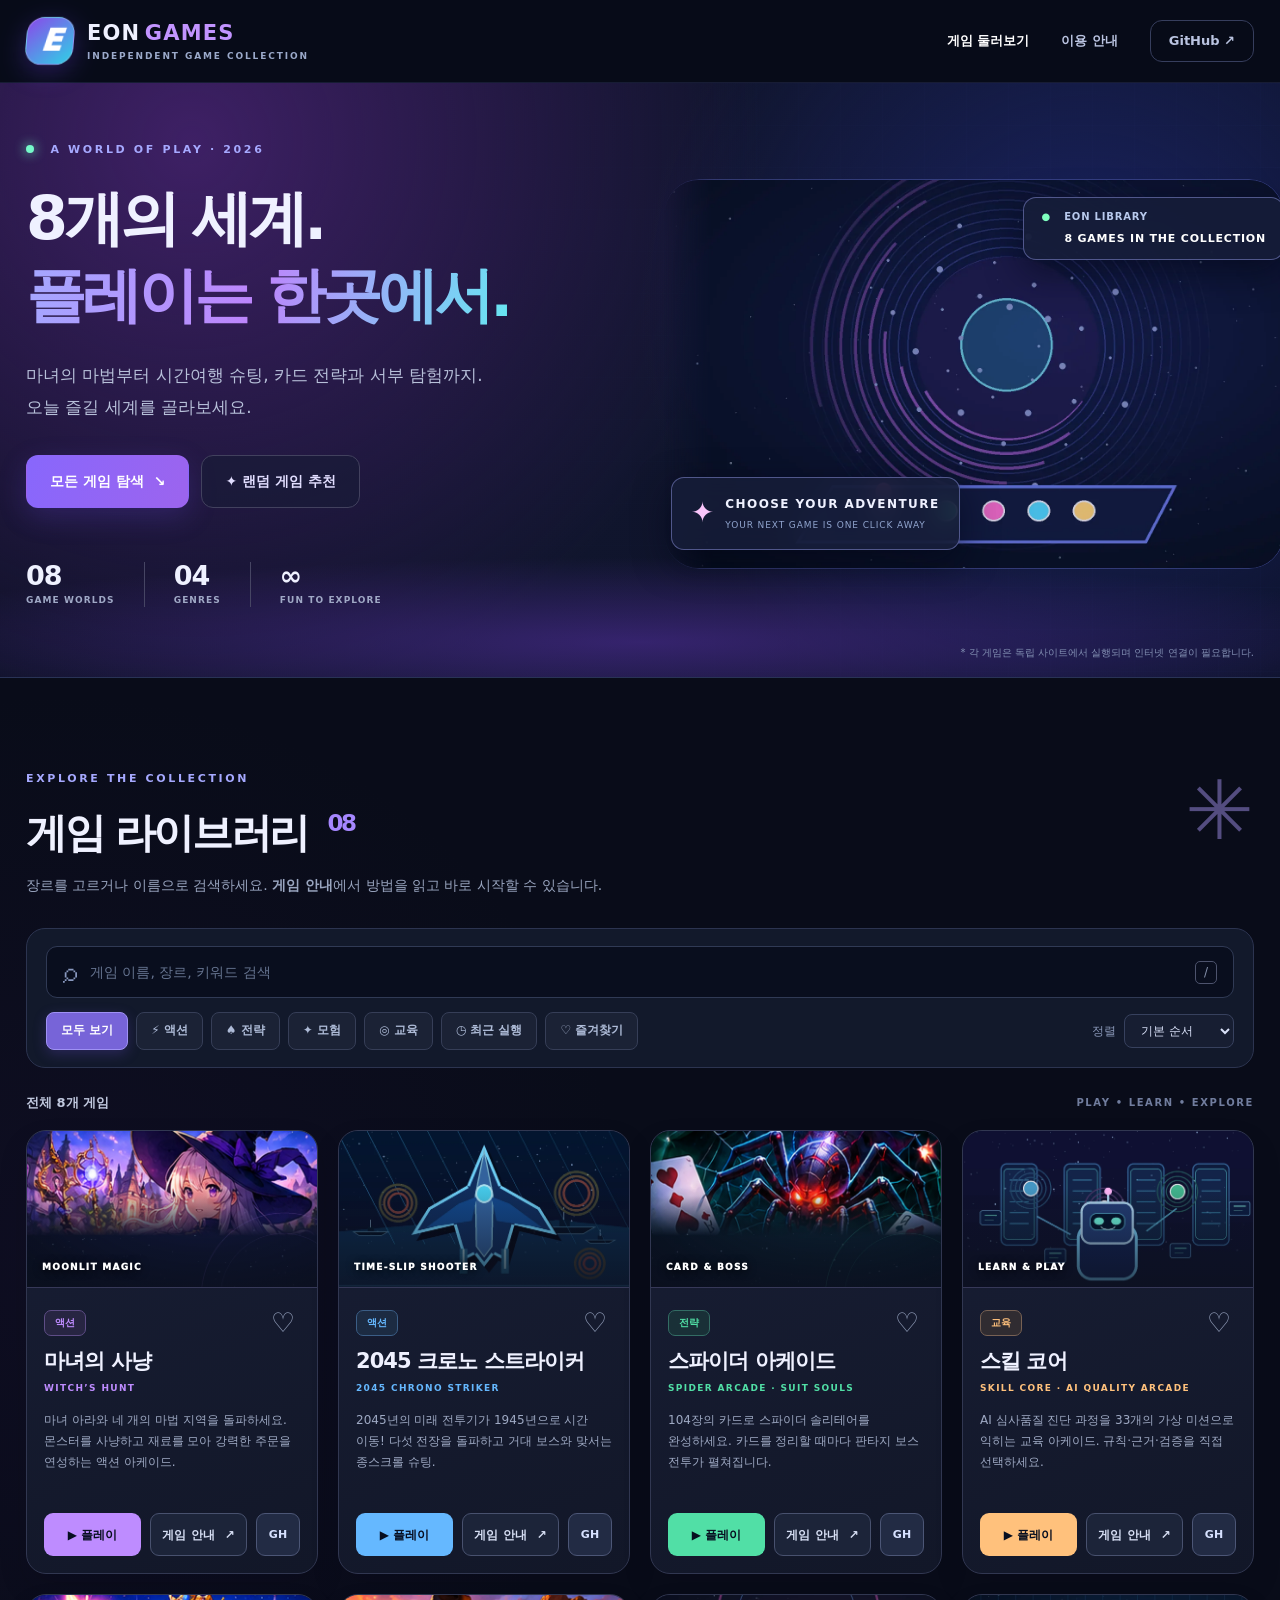
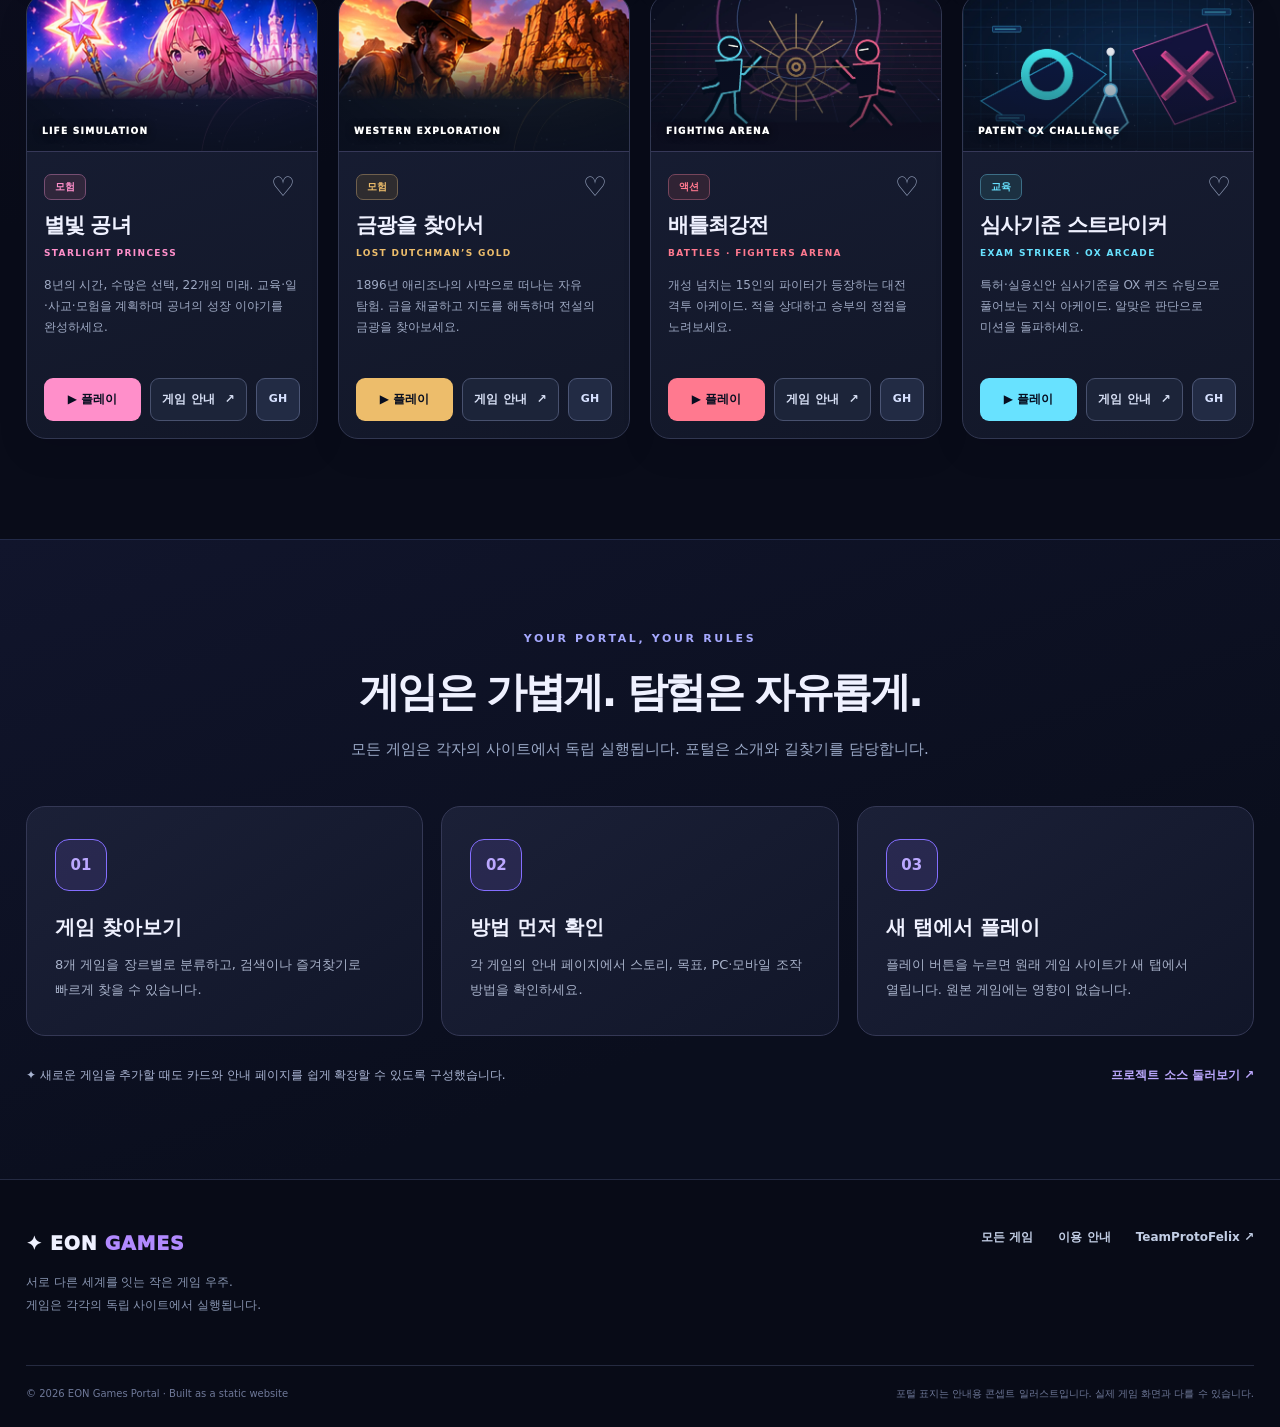
==== index.html @ f80a37bf "Add files via upload" ====
<!doctype html><html lang="ko"><head><meta charset="utf-8"><meta name="viewport" content="width=device-width,initial-scale=1"><meta name="theme-color" content="#080d1c"><meta name="description" content="EON Games — 마녀의 사냥, 2045 슈팅, 스파이더 아케이드, 스킬 코어, 별빛 공녀, 금광을 찾아서, 배틀최강전, 심사기준 스트라이커를 한곳에서 만나세요."><title>EON GAMES — 8개의 세계, 하나의 포털</title><link rel="manifest" href="manifest.webmanifest"><link rel="icon" type="image/svg+xml" href="favicon.svg"><link rel="stylesheet" href="styles.css"><meta property="og:title" content="EON Games · 게임 포털"><meta property="og:description" content="서로 다른 게임 세계. 원하는 게임을 찾아 바로 플레이하세요."><meta property="og:type" content="website"></head><body><a class="skip-link" href="#games">게임 목록으로 건너뛰기</a><header class="site-header"><div class="container header-row"><a class="brand" href="./index.html" aria-label="EON Games 홈"><span class="brand-mark" aria-hidden="true">E</span><span class="brand-copy"><b>EON<span>GAMES</span></b><small>INDEPENDENT GAME COLLECTION</small></span></a><nav class="site-nav" aria-label="주요 메뉴"><a class="nav-link active" href="#games">게임 둘러보기</a><a class="nav-link" href="#how">이용 안내</a><a class="nav-link nav-outline" href="https://github.com/teamprotofelix" target="_blank" rel="noopener noreferrer">GitHub <span aria-hidden="true">↗</span></a></nav><div class="mobile-nav-list"><a class="mobile-nav-link" href="#games">게임 목록</a><a class="mobile-nav-link" href="#how">이용 안내</a></div></div></header>
<main><section class="hero"><div class="hero-grid-lines" aria-hidden="true"></div><div class="container hero-inner"><div class="hero-copy"><p class="eyebrow"><span class="pulse-dot"></span> A WORLD OF PLAY · 2026</p><h1>8개의 세계.<br><em>플레이는 한곳에서.</em></h1><p class="hero-desc">마녀의 마법부터 시간여행 슈팅, 카드 전략과 서부 탐험까지. 오늘 즐길 세계를 골라보세요.</p><div class="hero-ctas"><a class="btn btn-primary btn-large" href="#games">모든 게임 탐색 <span aria-hidden="true">↘</span></a><button class="btn btn-ghost btn-large" id="randomBtn" type="button">✦ 랜덤 게임 추천</button></div><div class="hero-stats"><div><strong>08</strong><span>GAME WORLDS</span></div><div><strong>04</strong><span>GENRES</span></div><div><strong>∞</strong><span>FUN TO EXPLORE</span></div></div></div><div class="hero-visual"><img src="assets/portal-hero.webp" alt="밤하늘의 네온빛 게임 세계 포털과 아케이드 조작판" width="1500" height="900" fetchpriority="high"><div class="hero-floating hero-floating-top"><span>●</span> EON LIBRARY <b>8 GAMES IN THE COLLECTION</b></div><div class="hero-floating hero-floating-bottom"><span>✦</span><div><b>CHOOSE YOUR ADVENTURE</b><small>YOUR NEXT GAME IS ONE CLICK AWAY</small></div></div></div></div><div class="container hero-note">* 각 게임은 독립 사이트에서 실행되며 인터넷 연결이 필요합니다.</div></section>
<section class="world-section" id="games"><div class="container"><div class="section-heading"><div><p class="eyebrow">EXPLORE THE COLLECTION</p><h2>게임 라이브러리 <span>08</span></h2><p>장르를 고르거나 이름으로 검색하세요. <b>게임 안내</b>에서 방법을 읽고 바로 시작할 수 있습니다.</p></div><span class="section-spark" aria-hidden="true">✳</span></div>
<div class="toolbar" role="search"><label class="search-box"><span aria-hidden="true">⌕</span><span class="sr-only">게임 검색</span><input type="search" id="searchInput" placeholder="게임 이름, 장르, 키워드 검색" autocomplete="off" spellcheck="false"><kbd>/</kbd></label><div class="toolbar-bottom"><div class="filters" id="filters" role="group" aria-label="장르 필터"><button class="filter active" type="button" data-filter="전체" aria-pressed="true">모두 보기</button><button class="filter" type="button" data-filter="액션" aria-pressed="false">⚡ 액션</button><button class="filter" type="button" data-filter="전략" aria-pressed="false">♠ 전략</button><button class="filter" type="button" data-filter="모험" aria-pressed="false">✦ 모험</button><button class="filter" type="button" data-filter="교육" aria-pressed="false">◎ 교육</button><button class="filter" type="button" data-filter="최근 실행" aria-pressed="false">◷ 최근 실행</button><button class="filter" type="button" data-filter="즐겨찾기" aria-pressed="false">♡ 즐겨찾기</button></div><label class="sort-box">정렬 <select id="sortSelect"><option value="default">기본 순서</option><option value="name">이름순</option><option value="recent">최근 실행순</option></select></label></div></div>
<div class="results-line"><p id="resultsText" role="status" aria-live="polite">전체 8개 게임</p><span>PLAY • LEARN • EXPLORE</span></div><div class="cards-grid" id="gameGrid"><article class="game-card" data-game="witch" data-genre="액션 모험" data-name="마녀의 사냥 WITCH’S HUNT 마녀 아라와 네 개의 마법 지역을 돌파하세요. 몬스터를 사냥하고 재료를 모아 강력한 주문을 연성하는 액션 아케이드." style="--accent:var(--violet)">
   <a class="card-cover" href="games/witch.html" aria-label="마녀의 사냥 게임 안내 보기"><img src="assets/covers/witch.webp" width="1200" height="675" decoding="async" alt="마녀의 사냥 테마 콘셉트 일러스트"><span class="cover-label">MOONLIT MAGIC</span></a>
   <div class="card-content"><div class="card-top"><span class="genre-chip">액션</span><button class="favorite-btn" type="button" data-favorite="witch" aria-label="마녀의 사냥 즐겨찾기에 추가" aria-pressed="false" title="즐겨찾기">♡</button></div><h3>마녀의 사냥</h3><p class="game-en">WITCH’S HUNT</p><p class="card-desc">마녀 아라와 네 개의 마법 지역을 돌파하세요. 몬스터를 사냥하고 재료를 모아 강력한 주문을 연성하는 액션 아케이드.</p>
   <div class="card-actions"><a class="btn btn-play" href="https://game-witch.moip.ai.kr/" target="_blank" rel="noopener noreferrer" aria-label="마녀의 사냥 새 탭에서 플레이">▶ 플레이</a><a class="btn btn-guide" href="games/witch.html">게임 안내 <span aria-hidden="true">↗</span></a><a class="btn btn-repo" href="https://github.com/teamprotofelix/Game_Witch_Ara" target="_blank" rel="noopener noreferrer" aria-label="마녀의 사냥 GitHub 소스 보기" title="GitHub 소스 보기">GH</a></div></div></article><article class="game-card" data-game="chrono" data-genre="액션" data-name="2045 크로노 스트라이커 2045 CHRONO STRIKER 2045년의 미래 전투기가 1945년으로 시간 이동! 다섯 전장을 돌파하고 거대 보스와 맞서는 종스크롤 슈팅." style="--accent:var(--blue)">
   <a class="card-cover" href="games/chrono.html" aria-label="2045 크로노 스트라이커 게임 안내 보기"><img src="assets/covers/chrono.webp" width="1200" height="675" decoding="async" alt="2045 크로노 스트라이커 테마 콘셉트 일러스트"><span class="cover-label">TIME-SLIP SHOOTER</span></a>
   <div class="card-content"><div class="card-top"><span class="genre-chip">액션</span><button class="favorite-btn" type="button" data-favorite="chrono" aria-label="2045 크로노 스트라이커 즐겨찾기에 추가" aria-pressed="false" title="즐겨찾기">♡</button></div><h3>2045 크로노 스트라이커</h3><p class="game-en">2045 CHRONO STRIKER</p><p class="card-desc">2045년의 미래 전투기가 1945년으로 시간 이동! 다섯 전장을 돌파하고 거대 보스와 맞서는 종스크롤 슈팅.</p>
   <div class="card-actions"><a class="btn btn-play" href="https://game-2045.moip.ai.kr/" target="_blank" rel="noopener noreferrer" aria-label="2045 크로노 스트라이커 새 탭에서 플레이">▶ 플레이</a><a class="btn btn-guide" href="games/chrono.html">게임 안내 <span aria-hidden="true">↗</span></a><a class="btn btn-repo" href="https://github.com/teamprotofelix/Game_2045_Shooting" target="_blank" rel="noopener noreferrer" aria-label="2045 크로노 스트라이커 GitHub 소스 보기" title="GitHub 소스 보기">GH</a></div></div></article><article class="game-card" data-game="spider" data-genre="전략" data-name="스파이더 아케이드 SPIDER ARCADE · SUIT SOULS 104장의 카드로 스파이더 솔리테어를 완성하세요. 카드를 정리할 때마다 판타지 보스 전투가 펼쳐집니다." style="--accent:var(--green)">
   <a class="card-cover" href="games/spider.html" aria-label="스파이더 아케이드 게임 안내 보기"><img src="assets/covers/spider.webp" width="1200" height="675" decoding="async" alt="스파이더 아케이드 테마 콘셉트 일러스트"><span class="cover-label">CARD &amp; BOSS</span></a>
   <div class="card-content"><div class="card-top"><span class="genre-chip">전략</span><button class="favorite-btn" type="button" data-favorite="spider" aria-label="스파이더 아케이드 즐겨찾기에 추가" aria-pressed="false" title="즐겨찾기">♡</button></div><h3>스파이더 아케이드</h3><p class="game-en">SPIDER ARCADE · SUIT SOULS</p><p class="card-desc">104장의 카드로 스파이더 솔리테어를 완성하세요. 카드를 정리할 때마다 판타지 보스 전투가 펼쳐집니다.</p>
   <div class="card-actions"><a class="btn btn-play" href="https://game-spider.moip.ai.kr/" target="_blank" rel="noopener noreferrer" aria-label="스파이더 아케이드 새 탭에서 플레이">▶ 플레이</a><a class="btn btn-guide" href="games/spider.html">게임 안내 <span aria-hidden="true">↗</span></a><a class="btn btn-repo" href="https://github.com/teamprotofelix/Game_Spider_Card" target="_blank" rel="noopener noreferrer" aria-label="스파이더 아케이드 GitHub 소스 보기" title="GitHub 소스 보기">GH</a></div></div></article><article class="game-card" data-game="skill" data-genre="교육" data-name="스킬 코어 SKILL CORE · AI QUALITY ARCADE AI 심사품질 진단 과정을 33개의 가상 미션으로 익히는 교육 아케이드. 규칙·근거·검증을 직접 선택하세요." style="--accent:var(--amber)">
   <a class="card-cover" href="games/skill.html" aria-label="스킬 코어 게임 안내 보기"><img src="assets/covers/skill.webp" width="1200" height="675" decoding="async" alt="스킬 코어 테마 콘셉트 일러스트"><span class="cover-label">LEARN &amp; PLAY</span></a>
   <div class="card-content"><div class="card-top"><span class="genre-chip">교육</span><button class="favorite-btn" type="button" data-favorite="skill" aria-label="스킬 코어 즐겨찾기에 추가" aria-pressed="false" title="즐겨찾기">♡</button></div><h3>스킬 코어</h3><p class="game-en">SKILL CORE · AI QUALITY ARCADE</p><p class="card-desc">AI 심사품질 진단 과정을 33개의 가상 미션으로 익히는 교육 아케이드. 규칙·근거·검증을 직접 선택하세요.</p>
   <div class="card-actions"><a class="btn btn-play" href="https://game-skills.moip.ai.kr/" target="_blank" rel="noopener noreferrer" aria-label="스킬 코어 새 탭에서 플레이">▶ 플레이</a><a class="btn btn-guide" href="games/skill.html">게임 안내 <span aria-hidden="true">↗</span></a><a class="btn btn-repo" href="https://github.com/teamprotofelix/Game_EQ_Skill" target="_blank" rel="noopener noreferrer" aria-label="스킬 코어 GitHub 소스 보기" title="GitHub 소스 보기">GH</a></div></div></article><article class="game-card" data-game="starlight" data-genre="모험 전략" data-name="별빛 공녀 STARLIGHT PRINCESS 8년의 시간, 수많은 선택, 22개의 미래. 교육·일·사교·모험을 계획하며 공녀의 성장 이야기를 완성하세요." style="--accent:var(--pink)">
   <a class="card-cover" href="games/starlight.html" aria-label="별빛 공녀 게임 안내 보기"><img src="assets/covers/starlight.webp" width="1200" height="675" decoding="async" alt="별빛 공녀 테마 콘셉트 일러스트"><span class="cover-label">LIFE SIMULATION</span></a>
   <div class="card-content"><div class="card-top"><span class="genre-chip">모험</span><button class="favorite-btn" type="button" data-favorite="starlight" aria-label="별빛 공녀 즐겨찾기에 추가" aria-pressed="false" title="즐겨찾기">♡</button></div><h3>별빛 공녀</h3><p class="game-en">STARLIGHT PRINCESS</p><p class="card-desc">8년의 시간, 수많은 선택, 22개의 미래. 교육·일·사교·모험을 계획하며 공녀의 성장 이야기를 완성하세요.</p>
   <div class="card-actions"><a class="btn btn-play" href="https://game-starlight.moip.ai.kr/" target="_blank" rel="noopener noreferrer" aria-label="별빛 공녀 새 탭에서 플레이">▶ 플레이</a><a class="btn btn-guide" href="games/starlight.html">게임 안내 <span aria-hidden="true">↗</span></a><a class="btn btn-repo" href="https://github.com/teamprotofelix/Starlight_Princess_Games" target="_blank" rel="noopener noreferrer" aria-label="별빛 공녀 GitHub 소스 보기" title="GitHub 소스 보기">GH</a></div></div></article><article class="game-card" data-game="dutchman" data-genre="모험" data-name="금광을 찾아서 LOST DUTCHMAN’S GOLD 1896년 애리조나의 사막으로 떠나는 자유 탐험. 금을 채굴하고 지도를 해독하며 전설의 금광을 찾아보세요." style="--accent:var(--gold)">
   <a class="card-cover" href="games/dutchman.html" aria-label="금광을 찾아서 게임 안내 보기"><img src="assets/covers/dutchman.webp" width="1200" height="675" decoding="async" alt="금광을 찾아서 테마 콘셉트 일러스트"><span class="cover-label">WESTERN EXPLORATION</span></a>
   <div class="card-content"><div class="card-top"><span class="genre-chip">모험</span><button class="favorite-btn" type="button" data-favorite="dutchman" aria-label="금광을 찾아서 즐겨찾기에 추가" aria-pressed="false" title="즐겨찾기">♡</button></div><h3>금광을 찾아서</h3><p class="game-en">LOST DUTCHMAN’S GOLD</p><p class="card-desc">1896년 애리조나의 사막으로 떠나는 자유 탐험. 금을 채굴하고 지도를 해독하며 전설의 금광을 찾아보세요.</p>
   <div class="card-actions"><a class="btn btn-play" href="https://game-lostdutchman.moip.ai.kr/" target="_blank" rel="noopener noreferrer" aria-label="금광을 찾아서 새 탭에서 플레이">▶ 플레이</a><a class="btn btn-guide" href="games/dutchman.html">게임 안내 <span aria-hidden="true">↗</span></a><a class="btn btn-repo" href="https://github.com/teamprotofelix/Game_LostDutchman" target="_blank" rel="noopener noreferrer" aria-label="금광을 찾아서 GitHub 소스 보기" title="GitHub 소스 보기">GH</a></div></div></article><article class="game-card" data-game="battles" data-genre="액션" data-name="배틀최강전 BATTLES · FIGHTERS ARENA 개성 넘치는 15인의 파이터가 등장하는 대전 격투 아케이드. 적을 상대하고 승부의 정점을 노려보세요." style="--accent:var(--coral)">
   <a class="card-cover" href="games/battles.html" aria-label="배틀최강전 게임 안내 보기"><img src="assets/covers/battles.webp" width="1200" height="675" decoding="async" alt="배틀최강전 테마 콘셉트 일러스트"><span class="cover-label">FIGHTING ARENA</span></a>
   <div class="card-content"><div class="card-top"><span class="genre-chip">액션</span><button class="favorite-btn" type="button" data-favorite="battles" aria-label="배틀최강전 즐겨찾기에 추가" aria-pressed="false" title="즐겨찾기">♡</button></div><h3>배틀최강전</h3><p class="game-en">BATTLES · FIGHTERS ARENA</p><p class="card-desc">개성 넘치는 15인의 파이터가 등장하는 대전 격투 아케이드. 적을 상대하고 승부의 정점을 노려보세요.</p>
   <div class="card-actions"><a class="btn btn-play" href="https://enter.moip.ai.kr/battles/index.html" target="_blank" rel="noopener noreferrer" aria-label="배틀최강전 새 탭에서 플레이">▶ 플레이</a><a class="btn btn-guide" href="games/battles.html">게임 안내 <span aria-hidden="true">↗</span></a><a class="btn btn-repo" href="https://github.com/teamprotofelix/enter" target="_blank" rel="noopener noreferrer" aria-label="배틀최강전 GitHub 소스 보기" title="GitHub 소스 보기">GH</a></div></div></article><article class="game-card" data-game="striker" data-genre="교육 액션" data-name="심사기준 스트라이커 EXAM STRIKER · OX ARCADE 특허·실용신안 심사기준을 OX 퀴즈 슈팅으로 풀어보는 지식 아케이드. 알맞은 판단으로 미션을 돌파하세요." style="--accent:var(--cyan)">
   <a class="card-cover" href="games/striker.html" aria-label="심사기준 스트라이커 게임 안내 보기"><img src="assets/covers/striker.webp" width="1200" height="675" decoding="async" alt="심사기준 스트라이커 테마 콘셉트 일러스트"><span class="cover-label">PATENT OX CHALLENGE</span></a>
   <div class="card-content"><div class="card-top"><span class="genre-chip">교육</span><button class="favorite-btn" type="button" data-favorite="striker" aria-label="심사기준 스트라이커 즐겨찾기에 추가" aria-pressed="false" title="즐겨찾기">♡</button></div><h3>심사기준 스트라이커</h3><p class="game-en">EXAM STRIKER · OX ARCADE</p><p class="card-desc">특허·실용신안 심사기준을 OX 퀴즈 슈팅으로 풀어보는 지식 아케이드. 알맞은 판단으로 미션을 돌파하세요.</p>
   <div class="card-actions"><a class="btn btn-play" href="https://enter.moip.ai.kr/exam_striker/index.html" target="_blank" rel="noopener noreferrer" aria-label="심사기준 스트라이커 새 탭에서 플레이">▶ 플레이</a><a class="btn btn-guide" href="games/striker.html">게임 안내 <span aria-hidden="true">↗</span></a><a class="btn btn-repo" href="https://github.com/teamprotofelix/enter" target="_blank" rel="noopener noreferrer" aria-label="심사기준 스트라이커 GitHub 소스 보기" title="GitHub 소스 보기">GH</a></div></div></article></div><div class="empty-state" id="emptyState" hidden><span aria-hidden="true">✳</span><h3>조건에 맞는 게임이 없습니다.</h3><p>검색어 또는 장르를 바꾸면 다른 세계를 찾을 수 있습니다.</p><button class="btn btn-primary" id="resetBtn" type="button">전체 게임 보기</button></div></div></section>
<section class="guide-section" id="how"><div class="container"><div class="guide-heading"><p class="eyebrow">YOUR PORTAL, YOUR RULES</p><h2>게임은 가볍게. 탐험은 자유롭게.</h2><p>모든 게임은 각자의 사이트에서 독립 실행됩니다. 포털은 소개와 길찾기를 담당합니다.</p></div><div class="guide-panels"><div class="guide-panel"><span class="guide-icon">01</span><h3>게임 찾아보기</h3><p>8개 게임을 장르별로 분류하고, 검색이나 즐겨찾기로 빠르게 찾을 수 있습니다.</p></div><div class="guide-panel"><span class="guide-icon">02</span><h3>방법 먼저 확인</h3><p>각 게임의 안내 페이지에서 스토리, 목표, PC·모바일 조작 방법을 확인하세요.</p></div><div class="guide-panel"><span class="guide-icon">03</span><h3>새 탭에서 플레이</h3><p>플레이 버튼을 누르면 원래 게임 사이트가 새 탭에서 열립니다. 원본 게임에는 영향이 없습니다.</p></div></div><div class="guide-bottom"><span>✦ 새로운 게임을 추가할 때도 카드와 안내 페이지를 쉽게 확장할 수 있도록 구성했습니다.</span><a href="https://github.com/teamprotofelix" target="_blank" rel="noopener noreferrer">프로젝트 소스 둘러보기 ↗</a></div></div></section></main><footer class="footer"><div class="container footer-main"><div><div class="footer-brand">✦ EON <span>GAMES</span></div><p>서로 다른 세계를 잇는 작은 게임 우주.<br>게임은 각각의 독립 사이트에서 실행됩니다.</p></div><div class="footer-links"><a href="#games">모든 게임</a><a href="#how">이용 안내</a><a href="https://github.com/teamprotofelix" target="_blank" rel="noopener noreferrer">TeamProtoFelix ↗</a></div></div><div class="container footer-bottom"><small>© 2026 EON Games Portal · Built as a static website</small><small>포털 표지는 안내용 콘셉트 일러스트입니다. 실제 게임 화면과 다를 수 있습니다.</small></div></footer>
<div class="toast" id="toast" role="status" aria-live="polite" aria-atomic="true"></div><script src="data/games.js"></script><script src="app.js" defer></script></body></html>
---- styles.css ----
:root{--bg:#090c19;--surface:#11172a;--surface2:#171e34;--line:#2c344f;--text:#eff1ff;--muted:#9da7c1;--violet:#be8cff;--blue:#65b8ff;--green:#51dfa6;--amber:#ffc17c;--pink:#ff8fca;--gold:#edbd6b;--coral:#ff798f;--cyan:#68e2ff;--radius:23px;--max:1260px;color-scheme:dark}*{box-sizing:border-box}html{scroll-behavior:smooth;scroll-padding-top:88px}body{margin:0;background:var(--bg);color:var(--text);font:16px/1.6 system-ui,-apple-system,BlinkMacSystemFont,"Segoe UI","Malgun Gothic","Apple SD Gothic Neo",sans-serif;-webkit-font-smoothing:antialiased;word-break:keep-all}button,input,select{font:inherit}button{cursor:pointer}a{color:inherit;text-decoration:none}img{display:block;max-width:100%}::selection{background:#6352ae;color:#fff}a:focus-visible,button:focus-visible,input:focus-visible,select:focus-visible{outline:3px solid #a2e6ff;outline-offset:4px}.container{width:min(calc(100% - 52px),var(--max));margin-inline:auto}.sr-only{position:absolute!important;width:1px;height:1px;padding:0;margin:-1px;overflow:hidden;clip:rect(0,0,0,0);white-space:nowrap;border:0}.skip-link{position:fixed;z-index:100;top:-100px;left:20px;background:#fff;color:#000;padding:12px 20px;border-radius:8px}.skip-link:focus{top:16px}.site-header{position:relative;z-index:20;background:rgba(8,11,25,.91);border-bottom:1px solid rgba(143,159,255,.12);backdrop-filter:blur(20px)}.header-row{height:82px;display:flex;align-items:center;justify-content:space-between;gap:24px}.brand{display:inline-flex;align-items:center;gap:13px;flex-shrink:0}.brand-mark{width:48px;height:48px;display:grid;place-items:center;color:#fff;border:1px solid rgba(255,255,255,.24);background:linear-gradient(140deg,#7b56ec,#3bbce2);border-radius:17px;font-size:32px;box-shadow:0 7px 25px #7144f74b}.brand-copy{display:flex;flex-direction:column;line-height:1.15}.brand-copy b{font-size:21px;font-weight:900;letter-spacing:.02em}.brand-copy b span{color:#c294ff;margin-left:6px}.brand-copy small{color:#9baaca;font-weight:700;font-size:9px;letter-spacing:.21em;margin-top:6px}.site-nav{display:flex;align-items:center;gap:32px;font-size:13px;font-weight:700;color:#bac4e1}.nav-link{transition:color .2s}.nav-link:hover,.nav-link.active{color:#fff}.nav-outline{padding:10px 18px;border:1px solid #363e5d;border-radius:12px}.nav-outline:hover{border-color:#8e8cda;background:#252b48}.mobile-nav-link{display:none;color:#d8dcff;font-size:13px;font-weight:750}.hero{position:relative;overflow:hidden;background:radial-gradient(circle at 85% 38%,#1a2362 0,transparent 39%),radial-gradient(circle at 15% 10%,#3e2065 0,transparent 47%),linear-gradient(120deg,#0d1024,#10152d 52%,#0b1126);border-bottom:1px solid #293356}.hero:after{content:"";position:absolute;left:-20%;right:-20%;bottom:-60px;height:190px;background:radial-gradient(ellipse at center,#4c2c94a0 0,transparent 63%);pointer-events:none}.hero-grid-lines{position:absolute;inset:0;opacity:.25;background-image:linear-gradient(#6e85eb12 1px,transparent 1px),linear-gradient(90deg,#6e85eb12 1px,transparent 1px);background-size:42px 42px;mask-image:linear-gradient(90deg,transparent,#000)}.hero-inner{position:relative;z-index:1;display:grid;grid-template-columns:1.04fr 1fr;align-items:center;min-height:550px;gap:24px;padding-block:58px 38px}.eyebrow{font-size:11px;font-weight:900;letter-spacing:.24em;color:#a6a9ff;margin:0 0 21px}.pulse-dot{display:inline-block;width:8px;height:8px;margin-right:10px;border-radius:50%;background:#75f9c9;box-shadow:0 0 12px #75f9c9}.hero h1{font-size:clamp(38px,4.7vw,66px);font-weight:900;line-height:1.28;letter-spacing:-.068em;margin:0}.hero h1 em{font-style:normal;background:linear-gradient(105deg,#a6a5ff 4%,#bd85fc 48%,#66e7f1 100%);color:transparent;background-clip:text}.hero-desc{color:#b7c0d9;font-size:17px;line-height:1.9;max-width:485px;margin:25px 0 32px}.hero-ctas{display:flex;flex-wrap:wrap;align-items:center;gap:12px}.btn{border:1px solid transparent;border-radius:12px;padding:11px 18px;display:inline-flex;gap:10px;align-items:center;justify-content:center;white-space:nowrap;text-align:center;font-weight:800;font-size:13px;transition:transform .2s,background-color .2s,border-color .2s,box-shadow .2s;line-height:1.35}.btn:hover{transform:translateY(-2px)}.btn:active{transform:translateY(0)}.btn-large{padding:16px 23px;font-size:14px}.btn-primary{background:linear-gradient(110deg,#8867fc,#9c64ee);color:#fff;box-shadow:0 9px 28px #7150f334}.btn-primary:hover{box-shadow:0 12px 35px #7150f35a}.btn-ghost{background:rgba(25,27,55,.68);border-color:#42415e;color:#e2deff}.btn-ghost:hover{background:#303054;border-color:#9b82ea}.hero-stats{display:flex;gap:29px;margin-top:54px}.hero-stats>div{display:flex;flex-direction:column;gap:4px;border-right:1px solid #464563;padding-right:29px}.hero-stats>div:last-child{border:0}.hero-stats strong{font-size:27px;line-height:1;font-weight:900;letter-spacing:-.04em}.hero-stats span{font-size:9px;letter-spacing:.12em;color:#a0a9c6;font-weight:800}.hero-visual{position:relative;margin-right:-30px}.hero-visual>img{width:100%;height:390px;object-fit:cover;object-position:center;border-radius:35px;border:1px solid #6876d35e;box-shadow:0 20px 80px #08091aaa,0 0 70px #5d35bb25;mask-image:linear-gradient(90deg,transparent 0,#000 8%,#000 98%)}.hero-floating{position:absolute;backdrop-filter:blur(13px);border:1px solid #8189cf8c;background:#171d39dd;border-radius:13px;box-shadow:0 12px 35px #03071891}.hero-floating-top{top:18px;right:0;padding:11px 17px;font-size:10px;letter-spacing:.08em;font-weight:900;color:#b8c9ed}.hero-floating-top span{color:#7fffbf;margin-right:9px}.hero-floating-top b{display:block;font-size:11px;color:#fff;margin:5px 0 0 23px}.hero-floating-bottom{left:7px;bottom:19px;display:flex;align-items:center;gap:11px;padding:13px 19px}.hero-floating-bottom>span{color:#f9c5fa;font-size:28px}.hero-floating-bottom b,.hero-floating-bottom small{display:block}.hero-floating-bottom b{font-size:12px;letter-spacing:.12em}.hero-floating-bottom small{color:#91a5cf;font-size:9px;letter-spacing:.1em;margin-top:4px}.hero-note{position:relative;z-index:2;text-align:right;font-size:10px;color:#828fb2;padding-bottom:16px}.world-section{padding:92px 0 100px;background:radial-gradient(circle at 5% 40%,#24154436 0,transparent 38%),var(--bg)}.section-heading{display:flex;align-items:flex-start;justify-content:space-between;gap:20px;margin-bottom:32px}.section-heading h2,.guide-heading h2{margin:0;font-size:clamp(30px,3.2vw,44px);line-height:1.22;letter-spacing:-.06em;font-weight:900}.section-heading h2 span{color:#a687ff;font-size:23px;vertical-align:top;margin-left:8px}.section-heading p:not(.eyebrow){color:#99a5bf;font-size:14px;margin:15px 0 0}.section-spark{color:#544d80;font-size:82px;line-height:1}.toolbar{background:#12192b;border:1px solid #2c3450;border-radius:19px;padding:17px 19px;margin-bottom:25px}.search-box{display:flex;align-items:center;gap:13px;background:#090e1e;border:1px solid #303a55;padding:0 16px;border-radius:11px;min-height:52px}.search-box:focus-within{border-color:#9388eb}.search-box>span:not(.sr-only){font-size:28px;color:#8998bf;line-height:1}.search-box input{min-width:0;width:100%;border:0;outline:0;background:transparent;color:#fff;font-size:14px;padding:12px 0}.search-box input::placeholder{color:#667490}.search-box kbd{font-family:inherit;border:1px solid #4d536d;border-radius:5px;color:#8692ad;padding:1px 8px;font-size:12px}.toolbar-bottom{display:flex;align-items:center;justify-content:space-between;gap:18px;margin-top:14px}.filters{display:flex;gap:8px;flex-wrap:wrap}.filter{border:1px solid #363e57;background:#1b2235;color:#aebbd7;border-radius:8px;padding:8px 14px;font-size:12px;font-weight:800;transition:.2s}.filter:hover{color:#fff;border-color:#8277d4}.filter.active{background:#7764d8;border-color:#9f91f4;color:white;box-shadow:0 4px 13px #6348c84a}.sort-box{white-space:nowrap;color:#8997b7;font-size:12px}.sort-box select{color:#d9e1f8;background:#171e32;border:1px solid #37415e;border-radius:8px;padding:8px 12px;margin-left:4px;cursor:pointer}.results-line{display:flex;justify-content:space-between;align-items:center;margin:4px 0 17px;gap:20px}.results-line p{color:#c1c9df;margin:0;font-size:13px;font-weight:800}.results-line>span{color:#717d9e;letter-spacing:.16em;font-size:10px;font-weight:850}.cards-grid{display:grid;grid-template-columns:repeat(4,minmax(0,1fr));gap:20px}.game-card{--accent:var(--violet);background:linear-gradient(160deg,#181e35,#121728);border:1px solid #313751;border-radius:20px;overflow:hidden;min-width:0;display:flex;flex-direction:column;box-shadow:0 14px 29px #04091620;transition:transform .25s,border-color .25s,box-shadow .25s}.game-card:hover{transform:translateY(-6px);border-color:var(--accent);box-shadow:0 19px 48px #05071785,0 0 22px color-mix(in srgb,var(--accent) 14%,transparent)}.card-cover{position:relative;overflow:hidden;display:block;aspect-ratio:1.85;background:#10152b;border-bottom:1px solid #363858}.card-cover:after{content:"";position:absolute;inset:0;background:linear-gradient(180deg,transparent 36%,#0c1120b8 100%);pointer-events:none}.card-cover img{width:100%;height:100%;object-fit:cover;transition:transform .45s}.game-card:hover .card-cover img{transform:scale(1.06)}.cover-label{position:absolute;bottom:13px;left:15px;z-index:1;color:#fff;font-weight:950;font-size:9px;letter-spacing:.14em;text-shadow:0 1px 8px #000}.card-content{padding:17px;display:flex;flex-direction:column;flex:1}.card-top{display:flex;justify-content:space-between;align-items:center}.genre-chip{background:color-mix(in srgb,var(--accent) 13%,#111626);border:1px solid color-mix(in srgb,var(--accent) 39%,#202439);color:var(--accent);padding:4px 10px;border-radius:7px;font-size:10px;font-weight:950}.favorite-btn{display:grid;place-items:center;border:0;background:transparent;color:#8d99b4;font-size:27px;width:35px;height:35px;line-height:1;border-radius:7px}.favorite-btn:hover,.favorite-btn[aria-pressed="true"]{color:#f88cbf;background:#f88cbf12}.card-content h3{margin:7px 0 0;font-size:21px;font-weight:900;letter-spacing:-.045em;line-height:1.35}.game-en{font-size:9px;color:var(--accent);letter-spacing:.15em;font-weight:900;margin:6px 0 0;min-height:16px}.card-desc{font-size:12px;color:#9ea9c3;line-height:1.75;margin:13px 0 20px;min-height:83px;flex:1}.card-actions{display:grid;grid-template-columns:1fr 1fr;gap:9px}.card-actions .btn{font-size:12px;padding:11px 7px;border-radius:9px}.btn-play{background:var(--accent);color:#070e20}.btn-play:hover{filter:brightness(1.1)}.btn-guide{border-color:#48516e;color:#d7dff4;background:#1c2439}.btn-guide:hover{border-color:var(--accent);background:#252c47}.game-card[hidden]{display:none!important}.empty-state{text-align:center;background:#11172a;border:1px dashed #41476b;border-radius:20px;padding:54px 20px}.empty-state[hidden]{display:none}.empty-state span{font-size:56px;color:#9578dc}.empty-state h3{font-size:24px;margin:8px 0}.empty-state p{color:#a2abc5}.guide-section{padding:90px 0 94px;border-top:1px solid #222a48;background:linear-gradient(160deg,#11152c,#0a0e1d 68%)}.guide-heading{text-align:center;max-width:810px;margin:auto}.guide-heading p:not(.eyebrow){color:#9caac8;margin-top:19px;font-size:15px}.guide-panels{display:grid;grid-template-columns:repeat(3,1fr);gap:18px;margin-top:45px}.guide-panel{border:1px solid #343855;border-radius:19px;background:linear-gradient(145deg,#1b2037,#111629);padding:32px 28px;min-height:230px}.guide-icon{display:inline-grid;place-items:center;width:52px;height:52px;border:1px solid #846eff;background:#493e8652;color:#bba8ff;border-radius:14px;font-size:15px;font-weight:900}.guide-panel h3{font-size:20px;margin:20px 0 10px}.guide-panel p{font-size:13px;line-height:1.9;color:#a8b2ca;margin:0}.guide-bottom{margin-top:30px;display:flex;justify-content:space-between;align-items:center;gap:16px;color:#aab5d3;font-size:12px}.guide-bottom a{color:#bda9ff;font-weight:800}.footer{background:#080b17;border-top:1px solid #242a42}.footer-main{padding:48px 0 37px;display:flex;justify-content:space-between;gap:20px}.footer-brand{font-size:19px;letter-spacing:.04em;font-weight:950}.footer-brand span{color:#b28aff}.footer-main p{font-size:12px;line-height:1.9;color:#8996b2}.footer-links{display:flex;align-items:flex-start;gap:25px;color:#c2cee5;font-size:12px;font-weight:750}.footer-links a:hover{color:#c9b0ff}.footer-bottom{border-top:1px solid #252b41;padding:20px 0 25px;display:flex;justify-content:space-between;gap:10px;color:#6e7898;font-size:12px}.toast{position:fixed;z-index:100;left:50%;bottom:25px;transform:translate(-50%,20px);padding:13px 22px;border:1px solid #7d78b7;border-radius:11px;background:#282842;color:#fff;font-size:13px;box-shadow:0 20px 50px #0009;opacity:0;pointer-events:none;transition:.22s}.toast.show{opacity:1;transform:translate(-50%,0)}
/* Detail pages */
.detail-page{background:#0b0e1d}.detail-hero{position:relative;overflow:hidden;padding:29px 0 74px;border-bottom:1px solid #2c3451;background:radial-gradient(circle at 80% 25%,color-mix(in srgb,var(--accent) 12%,transparent),transparent 45%),linear-gradient(150deg,#171a34,#0d1022)}.detail-breadcrumb{display:flex;align-items:center;gap:13px;color:#9aa5c5;font-size:11px;letter-spacing:.08em;margin-bottom:49px;font-weight:750}.detail-breadcrumb a:hover{color:white}.detail-breadcrumb strong{color:var(--accent)}.detail-layout{display:grid;grid-template-columns:.92fr 1.08fr;gap:56px;align-items:center}.detail-label{font-size:11px;letter-spacing:.19em;font-weight:950;color:var(--accent)}.detail-genre{display:inline-block;margin-left:17px;background:#ffffff14;color:#e6e9fa;border-radius:5px;padding:4px 9px;font-size:10px}.detail-heading h1{font-size:clamp(39px,4.7vw,64px);line-height:1.2;letter-spacing:-.07em;margin:20px 0 5px;font-weight:950}.detail-en{font-weight:950;font-size:13px;letter-spacing:.17em;color:var(--accent);margin:0 0 26px}.detail-short{font-size:21px;font-weight:850;color:#f4f2ff;line-height:1.65;margin:0 0 11px}.detail-description{color:#a6b0cc;line-height:1.95;font-size:14px;margin:0 0 26px}.detail-actions{display:flex;gap:12px;flex-wrap:wrap}.external-note{font-size:11px;color:#8593b4;margin-top:17px}.detail-art{position:relative;border:1px solid color-mix(in srgb,var(--accent) 45%,#3a4160);border-radius:25px;overflow:hidden;box-shadow:0 28px 75px #0008,0 0 60px color-mix(in srgb,var(--accent) 17%,transparent);background:#131a30}.detail-art img{width:100%;aspect-ratio:16/9;object-fit:cover}.detail-art span{position:absolute;bottom:13px;right:16px;color:#e1e8f9;letter-spacing:.12em;font-weight:850;font-size:9px;text-shadow:0 2px 10px #000;background:#050916be;border:1px solid #ffffff39;border-radius:6px;padding:5px 9px}.detail-content{display:grid;grid-template-columns:minmax(0,1fr) 322px;gap:64px;padding-top:72px;padding-bottom:90px}.detail-block{padding:0 0 45px;margin-bottom:42px;border-bottom:1px solid #2a314c}.detail-block:last-child{border:0;margin-bottom:0}.detail-block .eyebrow{color:var(--accent);margin-bottom:10px}.detail-block h2{font-size:27px;letter-spacing:-.045em;margin:0 0 17px}.rich-paragraph{color:#b1bdd5;line-height:2;max-width:780px}.steps-list{padding:0;margin:25px 0 0;list-style:none}.steps-list li{display:flex;align-items:start;gap:18px;margin-bottom:26px}.step-index{flex-shrink:0;display:grid;place-items:center;width:50px;height:50px;background:color-mix(in srgb,var(--accent) 14%,#171b32);color:var(--accent);border:1px solid color-mix(in srgb,var(--accent) 35%,#293047);border-radius:12px;font-weight:950}.steps-list h3{font-size:16px;margin:0 0 5px}.steps-list p{color:#a2b0cd;font-size:13px;line-height:1.8;margin:0}.controls-wrap{overflow-x:auto;border:1px solid #353c58;border-radius:14px}.controls-table{border-collapse:collapse;width:100%;min-width:450px;font-size:13px}.controls-table tr:not(:last-child){border-bottom:1px solid #30364f}.controls-table th{text-align:left;background:#1a2238;padding:17px 16px;color:#d6d9ff;white-space:nowrap;width:170px}.controls-table td{background:#11182a;padding:17px 20px;color:#b0bad3}.tips-list,.features-list{list-style:none;margin:0;padding:0}.tips-list li{position:relative;padding:11px 0 11px 26px;line-height:1.9;color:#adbad6;font-size:14px}.tips-list li:before{content:'✦';position:absolute;left:2px;color:var(--accent)}.detail-aside{align-self:start;position:sticky;top:26px}.aside-card{background:#181d33;border:1px solid #353954;border-radius:20px;padding:28px 25px;margin-bottom:17px}.aside-card .eyebrow{color:var(--accent);margin-bottom:10px}.aside-card h2{font-size:21px;margin:0 0 15px}.features-list li{position:relative;padding:12px 0 12px 25px;border-bottom:1px solid #333a54;color:#b8c2d8;font-size:13px}.features-list li:before{position:absolute;left:0;content:'◆';font-size:10px;color:var(--accent)}.features-list li:last-child{border:0}.full-width{width:100%;margin-top:21px;background:var(--accent);color:#101124}.aside-plain{background:#101629}.link-label{font-size:11px;font-weight:900;color:#8191b2;margin:15px 0 5px}.url-link{display:block;overflow-wrap:anywhere;font-size:12px;color:#b9d4ff}.url-link:hover{text-decoration:underline}.detail-next{background:linear-gradient(125deg,#15172d,#0c1022);border-top:1px solid #30354d;text-align:center;padding:66px 0 73px}.detail-next .eyebrow{color:#a99bea;margin-bottom:10px}.detail-next h2{margin:0 0 30px;font-size:27px}.next-grid{display:grid;grid-template-columns:repeat(2,minmax(0,1fr));gap:20px;max-width:840px;margin:auto}.next-card{display:flex;align-items:center;gap:16px;background:#181e35;border:1px solid #38415f;border-radius:15px;padding:13px;text-align:left;transition:transform .2s,border-color .2s}.next-card:hover{transform:translateY(-3px);border-color:#a087f1}.next-card img{width:120px;height:78px;object-fit:cover;border-radius:9px}.next-card small{display:block;color:#9287c7;font-size:10px;font-weight:900;letter-spacing:.12em;margin-bottom:5px}.next-card b{font-size:17px}.back-library{display:inline-block;margin-top:34px;color:#baa6ff;font-size:13px;font-weight:800}.detail-footer{background:#080b17;border-top:1px solid #272d43;padding:27px 0;color:#7e8ba8;font-size:12px}.detail-footer span{padding-inline:12px}.detail-footer a{color:#b9a7ef}
@media(max-width:1110px){.cards-grid{grid-template-columns:repeat(3,minmax(0,1fr))}.hero-inner{min-height:530px}.hero-stats{gap:16px}.hero-stats>div{padding-right:16px}.detail-layout{gap:30px}.detail-content{gap:34px}}@media(max-width:850px){.container{width:min(calc(100% - 38px),var(--max))}.site-nav{gap:18px}.hero-inner{grid-template-columns:1fr;gap:25px;padding-top:62px}.hero-visual{max-width:660px;margin:0 auto;width:100%}.hero-visual>img{height:310px}.hero h1{font-size:52px}.hero-stats{margin-top:38px}.cards-grid{grid-template-columns:repeat(2,minmax(0,1fr))}.guide-panels{gap:12px}.guide-panel{padding:24px 20px}.detail-layout{grid-template-columns:1fr}.detail-art{max-width:720px}.detail-content{grid-template-columns:1fr;gap:0}.detail-aside{position:static;display:grid;grid-template-columns:1fr 1fr;gap:15px}.aside-card{margin:0}}@media(max-width:640px){.container{width:min(calc(100% - 28px),var(--max))}.header-row{height:69px}.brand-mark{width:40px;height:40px;border-radius:13px;font-size:25px}.brand-copy b{font-size:17px}.brand-copy small{font-size:8px}.site-nav{display:none}.mobile-nav-link{display:block}.hero-inner{padding:48px 0 16px}.hero h1{font-size:clamp(34px,9vw,48px)}.hero-desc{font-size:14px;margin:20px 0 25px}.hero-ctas{gap:9px}.btn-large{padding:13px 15px;font-size:12px}.hero-stats{margin-top:31px;gap:10px}.hero-stats>div{padding-right:10px}.hero-stats strong{font-size:22px}.hero-stats span{font-size:8px}.hero-visual>img{height:245px}.hero-floating-top{font-size:8px;padding:7px 10px}.hero-floating-top b{font-size:9px}.hero-floating-bottom{padding:8px 12px}.hero-floating-bottom b{font-size:9px}.hero-floating-bottom small{font-size:7px}.hero-floating-bottom>span{font-size:19px}.hero-note{font-size:9px}.world-section{padding:65px 0 75px}.section-heading{margin-bottom:24px}.section-spark{display:none}.section-heading h2,.guide-heading h2{font-size:30px}.toolbar{padding:12px}.toolbar-bottom{display:block}.filters{gap:7px}.filter{padding:8px 10px}.sort-box{margin-top:12px;display:block}.cards-grid{grid-template-columns:1fr;gap:15px}.card-cover{aspect-ratio:2.05}.card-content{padding:17px}.card-desc{min-height:0;font-size:13px;margin:11px 0 18px}.game-en{font-size:10px}.game-card:hover{transform:none}.guide-section{padding:70px 0}.guide-panels{grid-template-columns:1fr;margin-top:28px}.guide-panel{min-height:0}.guide-bottom,.footer-main,.footer-bottom{flex-direction:column;align-items:flex-start}.footer-links{flex-wrap:wrap}.footer-main{padding:38px 0 25px}.detail-breadcrumb{margin-bottom:29px;flex-wrap:wrap;gap:7px}.detail-hero{padding:20px 0 44px}.detail-heading h1{font-size:39px}.detail-short{font-size:19px}.detail-en{font-size:10px}.detail-content{padding-top:45px;padding-bottom:40px}.detail-block h2{font-size:24px}.detail-block{padding-bottom:31px;margin-bottom:31px}.detail-aside{grid-template-columns:1fr}.next-grid{grid-template-columns:1fr;gap:12px}.next-card img{width:104px;height:68px}.detail-next{padding:55px 0}}@media(prefers-reduced-motion:reduce){*,*:before,*:after{scroll-behavior:auto!important;animation-duration:.01ms!important;transition-duration:.01ms!important}}

/* EON Games v2: identity, discoverability and compact controls. */
.brand-mark{font-family:system-ui,-apple-system,"Segoe UI",sans-serif;font-size:30px;font-style:italic;font-weight:950;line-height:1;letter-spacing:-.08em;transform:skew(-5deg);background:linear-gradient(140deg,#8057e9 10%,#3cbde7 85%)}
.brand-copy b{letter-spacing:.055em}
.brand-copy b span{margin-left:.22em}
.mobile-nav-list{display:none;align-items:center;gap:12px}
.mobile-nav-link{white-space:nowrap}
.card-actions{grid-template-columns:minmax(0,1fr) minmax(0,1fr) 44px;align-items:stretch}
.card-actions>.btn-repo{min-height:43px;padding:0;display:grid;place-items:center;border:1px solid #4c5676;border-radius:9px;background:#222b44;color:#d7e1ff;font-size:11px;font-weight:900;letter-spacing:.02em}
.card-actions>.btn-repo:hover{background:#343f61;border-color:#8aa7ed;color:#fff}
.game-card[hidden]{display:none!important}
@media(max-width:640px){
 .mobile-nav-list{display:flex}
 .mobile-nav-link{display:inline-block;font-size:11px;border:1px solid #374667;border-radius:9px;padding:7px 9px}
 .mobile-nav-link:hover{border-color:#9c8eea}
 .brand-copy small{letter-spacing:0}
 .brand-mark{font-size:26px}
 .card-actions{grid-template-columns:minmax(0,1fr) minmax(0,1fr) 44px}
}
@media(max-width:370px){
 .header-row{gap:6px}
 .brand{gap:6px}
 .brand-copy b{font-size:15px}
 .brand-copy small{font-size:7px}
 .mobile-nav-list{gap:5px}
 .mobile-nav-link{font-size:10px;padding:6px}
 .card-actions{gap:6px}
 .card-actions .btn{padding-inline:5px;font-size:11px}
}
/* Prevent wide control tables from forcing the entire mobile guide to overflow. */
.detail-main,.detail-aside{min-width:0}
.controls-wrap{max-width:100%;overscroll-behavior-x:contain}
@media(max-width:850px){.detail-content{grid-template-columns:minmax(0,1fr)}}
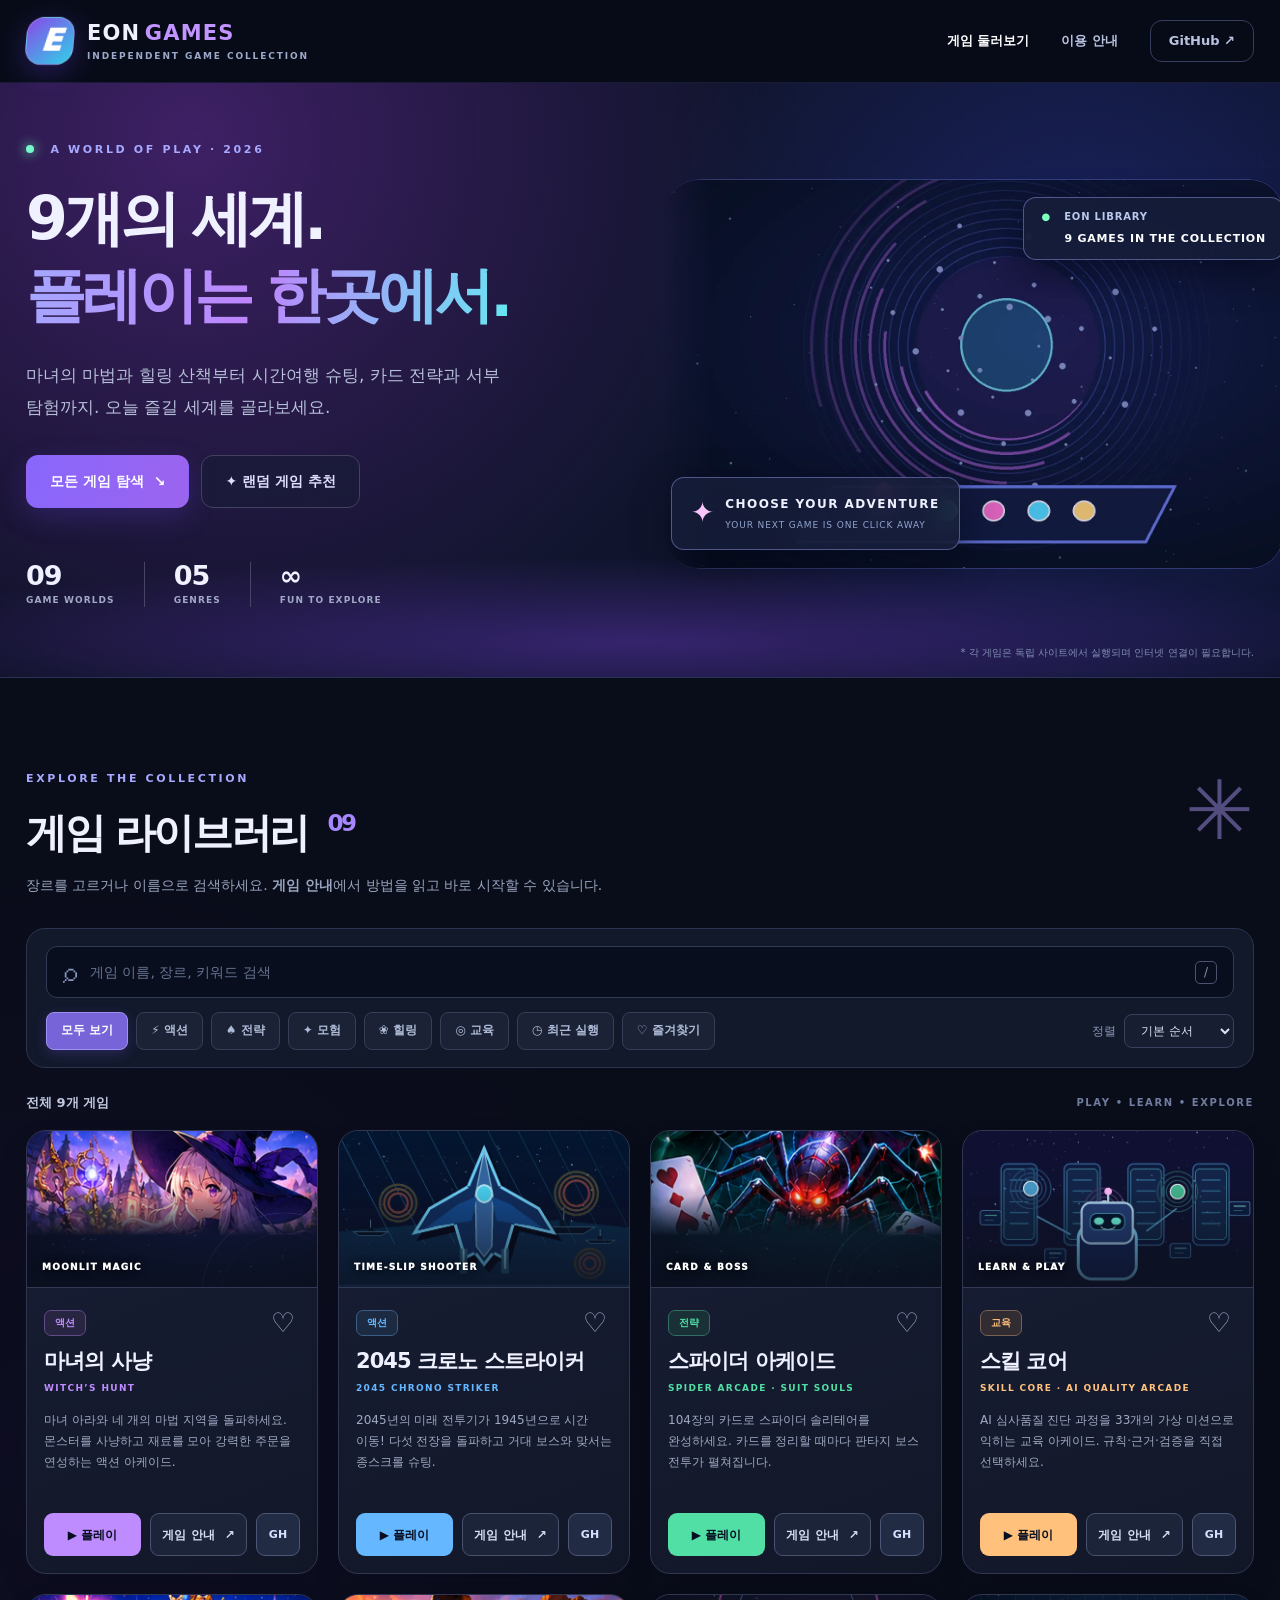
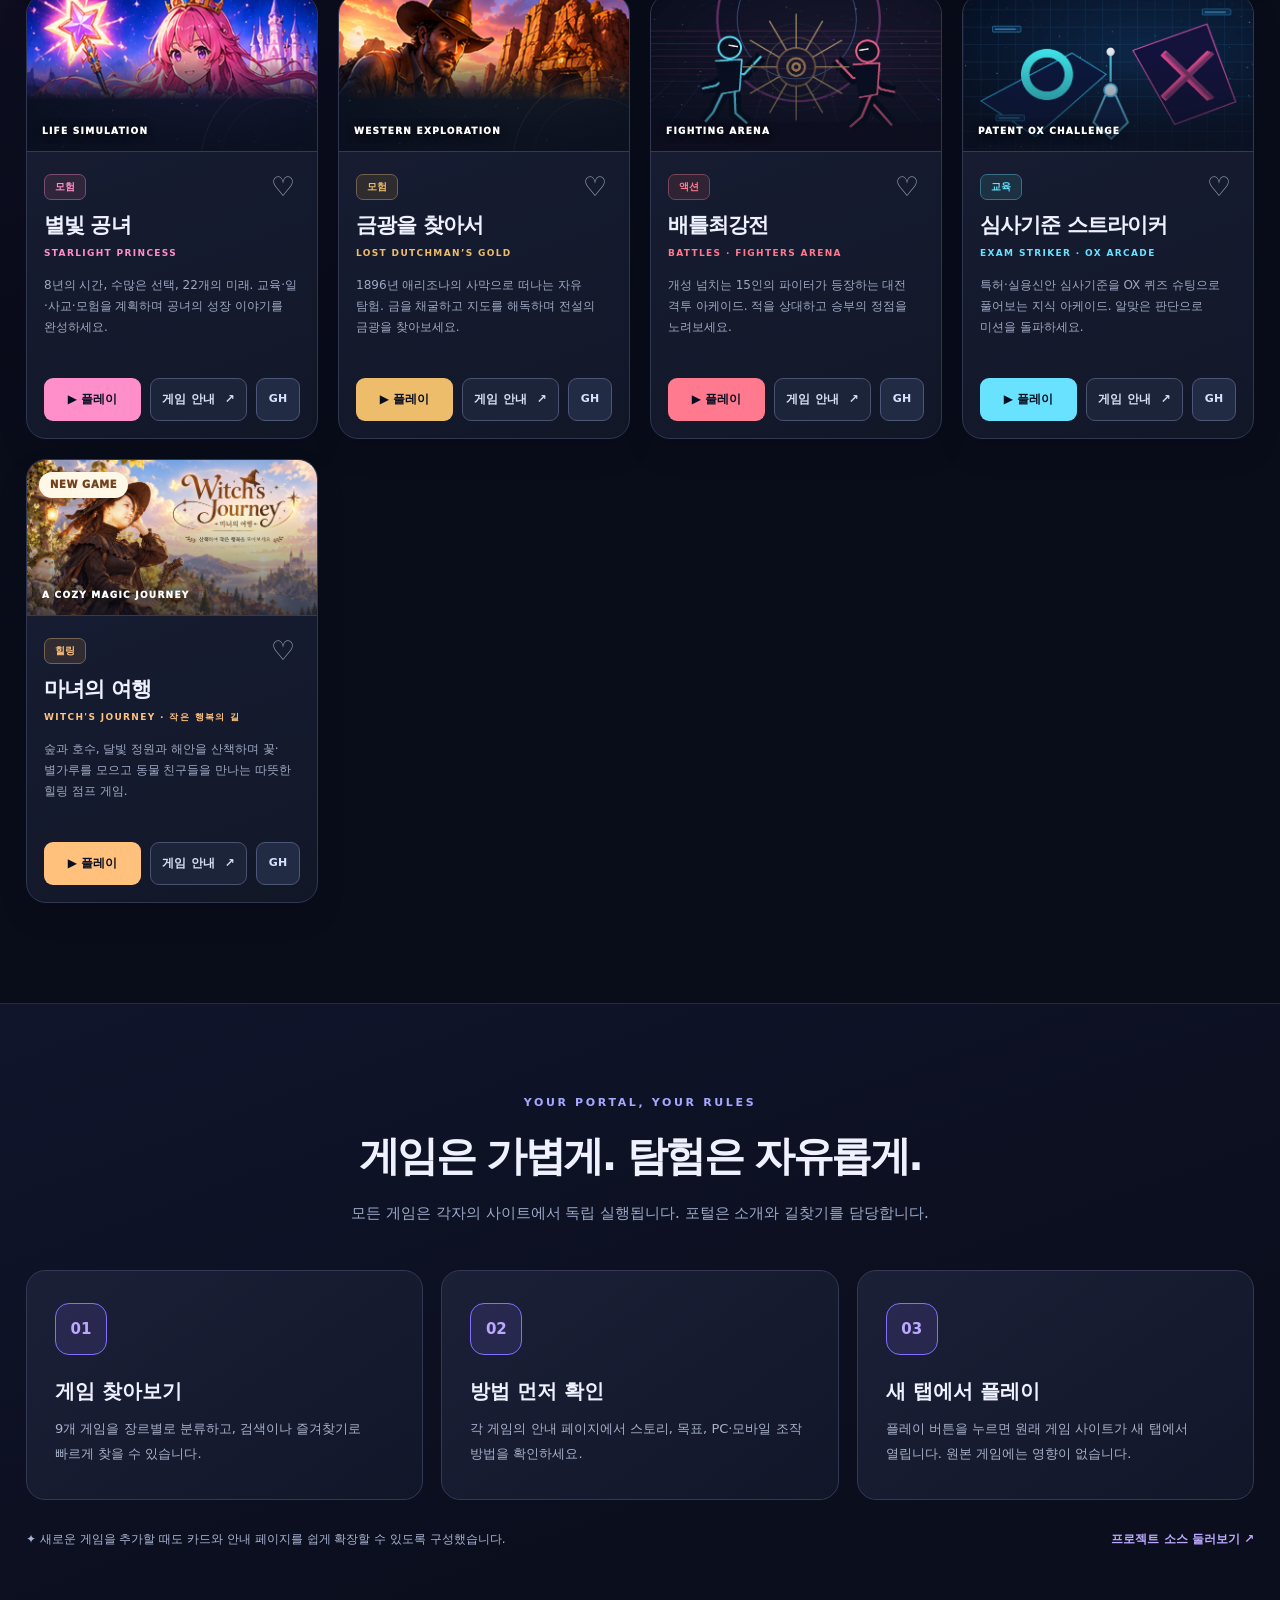
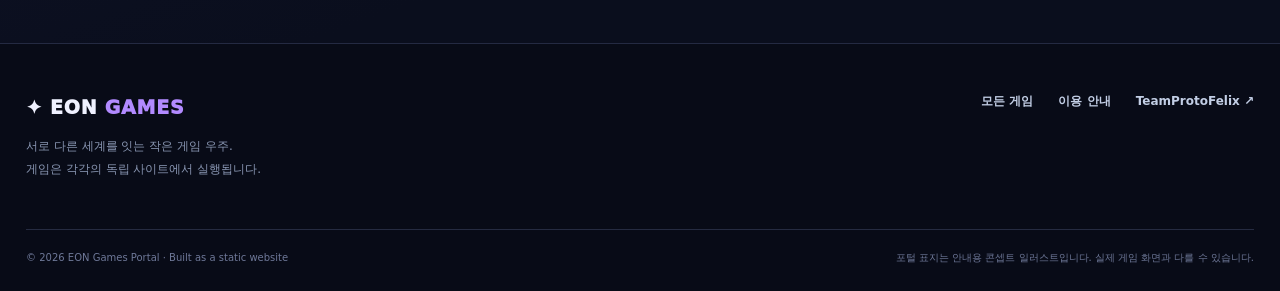
==== commit 83b61934: "Add files via upload" ====
--- a/index.html
+++ b/index.html
@@ -1,8 +1,8 @@
-<!doctype html><html lang="ko"><head><meta charset="utf-8"><meta name="viewport" content="width=device-width,initial-scale=1"><meta name="theme-color" content="#080d1c"><meta name="description" content="EON Games — 마녀의 사냥, 2045 슈팅, 스파이더 아케이드, 스킬 코어, 별빛 공녀, 금광을 찾아서, 배틀최강전, 심사기준 스트라이커를 한곳에서 만나세요."><title>EON GAMES — 8개의 세계, 하나의 포털</title><link rel="manifest" href="manifest.webmanifest"><link rel="icon" type="image/svg+xml" href="favicon.svg"><link rel="stylesheet" href="styles.css"><meta property="og:title" content="EON Games · 게임 포털"><meta property="og:description" content="서로 다른 게임 세계. 원하는 게임을 찾아 바로 플레이하세요."><meta property="og:type" content="website"></head><body><a class="skip-link" href="#games">게임 목록으로 건너뛰기</a><header class="site-header"><div class="container header-row"><a class="brand" href="./index.html" aria-label="EON Games 홈"><span class="brand-mark" aria-hidden="true">E</span><span class="brand-copy"><b>EON<span>GAMES</span></b><small>INDEPENDENT GAME COLLECTION</small></span></a><nav class="site-nav" aria-label="주요 메뉴"><a class="nav-link active" href="#games">게임 둘러보기</a><a class="nav-link" href="#how">이용 안내</a><a class="nav-link nav-outline" href="https://github.com/teamprotofelix" target="_blank" rel="noopener noreferrer">GitHub <span aria-hidden="true">↗</span></a></nav><div class="mobile-nav-list"><a class="mobile-nav-link" href="#games">게임 목록</a><a class="mobile-nav-link" href="#how">이용 안내</a></div></div></header>
-<main><section class="hero"><div class="hero-grid-lines" aria-hidden="true"></div><div class="container hero-inner"><div class="hero-copy"><p class="eyebrow"><span class="pulse-dot"></span> A WORLD OF PLAY · 2026</p><h1>8개의 세계.<br><em>플레이는 한곳에서.</em></h1><p class="hero-desc">마녀의 마법부터 시간여행 슈팅, 카드 전략과 서부 탐험까지. 오늘 즐길 세계를 골라보세요.</p><div class="hero-ctas"><a class="btn btn-primary btn-large" href="#games">모든 게임 탐색 <span aria-hidden="true">↘</span></a><button class="btn btn-ghost btn-large" id="randomBtn" type="button">✦ 랜덤 게임 추천</button></div><div class="hero-stats"><div><strong>08</strong><span>GAME WORLDS</span></div><div><strong>04</strong><span>GENRES</span></div><div><strong>∞</strong><span>FUN TO EXPLORE</span></div></div></div><div class="hero-visual"><img src="assets/portal-hero.webp" alt="밤하늘의 네온빛 게임 세계 포털과 아케이드 조작판" width="1500" height="900" fetchpriority="high"><div class="hero-floating hero-floating-top"><span>●</span> EON LIBRARY <b>8 GAMES IN THE COLLECTION</b></div><div class="hero-floating hero-floating-bottom"><span>✦</span><div><b>CHOOSE YOUR ADVENTURE</b><small>YOUR NEXT GAME IS ONE CLICK AWAY</small></div></div></div></div><div class="container hero-note">* 각 게임은 독립 사이트에서 실행되며 인터넷 연결이 필요합니다.</div></section>
-<section class="world-section" id="games"><div class="container"><div class="section-heading"><div><p class="eyebrow">EXPLORE THE COLLECTION</p><h2>게임 라이브러리 <span>08</span></h2><p>장르를 고르거나 이름으로 검색하세요. <b>게임 안내</b>에서 방법을 읽고 바로 시작할 수 있습니다.</p></div><span class="section-spark" aria-hidden="true">✳</span></div>
-<div class="toolbar" role="search"><label class="search-box"><span aria-hidden="true">⌕</span><span class="sr-only">게임 검색</span><input type="search" id="searchInput" placeholder="게임 이름, 장르, 키워드 검색" autocomplete="off" spellcheck="false"><kbd>/</kbd></label><div class="toolbar-bottom"><div class="filters" id="filters" role="group" aria-label="장르 필터"><button class="filter active" type="button" data-filter="전체" aria-pressed="true">모두 보기</button><button class="filter" type="button" data-filter="액션" aria-pressed="false">⚡ 액션</button><button class="filter" type="button" data-filter="전략" aria-pressed="false">♠ 전략</button><button class="filter" type="button" data-filter="모험" aria-pressed="false">✦ 모험</button><button class="filter" type="button" data-filter="교육" aria-pressed="false">◎ 교육</button><button class="filter" type="button" data-filter="최근 실행" aria-pressed="false">◷ 최근 실행</button><button class="filter" type="button" data-filter="즐겨찾기" aria-pressed="false">♡ 즐겨찾기</button></div><label class="sort-box">정렬 <select id="sortSelect"><option value="default">기본 순서</option><option value="name">이름순</option><option value="recent">최근 실행순</option></select></label></div></div>
-<div class="results-line"><p id="resultsText" role="status" aria-live="polite">전체 8개 게임</p><span>PLAY • LEARN • EXPLORE</span></div><div class="cards-grid" id="gameGrid"><article class="game-card" data-game="witch" data-genre="액션 모험" data-name="마녀의 사냥 WITCH’S HUNT 마녀 아라와 네 개의 마법 지역을 돌파하세요. 몬스터를 사냥하고 재료를 모아 강력한 주문을 연성하는 액션 아케이드." style="--accent:var(--violet)">
+<!doctype html><html lang="ko"><head><meta charset="utf-8"><meta name="viewport" content="width=device-width,initial-scale=1"><meta name="theme-color" content="#080d1c"><meta name="description" content="EON Games — 마녀의 사냥, 2045 크로노 스트라이커, 스파이더 아케이드, 스킬 코어, 별빛 공녀, 금광을 찾아서, 배틀최강전, 심사기준 스트라이커, 마녀의 여행를 한곳에서 만나세요."><title>EON GAMES — 8개의 세계, 하나의 포털</title><link rel="manifest" href="manifest.webmanifest"><link rel="icon" type="image/svg+xml" href="favicon.svg"><link rel="stylesheet" href="styles.css"><meta property="og:title" content="EON Games · 게임 포털"><meta property="og:description" content="서로 다른 게임 세계. 원하는 게임을 찾아 바로 플레이하세요."><meta property="og:type" content="website"></head><body><a class="skip-link" href="#games">게임 목록으로 건너뛰기</a><header class="site-header"><div class="container header-row"><a class="brand" href="./index.html" aria-label="EON Games 홈"><span class="brand-mark" aria-hidden="true">E</span><span class="brand-copy"><b>EON<span>GAMES</span></b><small>INDEPENDENT GAME COLLECTION</small></span></a><nav class="site-nav" aria-label="주요 메뉴"><a class="nav-link active" href="#games">게임 둘러보기</a><a class="nav-link" href="#how">이용 안내</a><a class="nav-link nav-outline" href="https://github.com/teamprotofelix" target="_blank" rel="noopener noreferrer">GitHub <span aria-hidden="true">↗</span></a></nav><div class="mobile-nav-list"><a class="mobile-nav-link" href="#games">게임 목록</a><a class="mobile-nav-link" href="#how">이용 안내</a></div></div></header>
+<main><section class="hero"><div class="hero-grid-lines" aria-hidden="true"></div><div class="container hero-inner"><div class="hero-copy"><p class="eyebrow"><span class="pulse-dot"></span> A WORLD OF PLAY · 2026</p><h1>9개의 세계.<br><em>플레이는 한곳에서.</em></h1><p class="hero-desc">마녀의 마법과 힐링 산책부터 시간여행 슈팅, 카드 전략과 서부 탐험까지. 오늘 즐길 세계를 골라보세요.</p><div class="hero-ctas"><a class="btn btn-primary btn-large" href="#games">모든 게임 탐색 <span aria-hidden="true">↘</span></a><button class="btn btn-ghost btn-large" id="randomBtn" type="button">✦ 랜덤 게임 추천</button></div><div class="hero-stats"><div><strong>09</strong><span>GAME WORLDS</span></div><div><strong>05</strong><span>GENRES</span></div><div><strong>∞</strong><span>FUN TO EXPLORE</span></div></div></div><div class="hero-visual"><img src="assets/portal-hero.webp" alt="밤하늘의 네온빛 게임 세계 포털과 아케이드 조작판" width="1500" height="900" fetchpriority="high"><div class="hero-floating hero-floating-top"><span>●</span> EON LIBRARY <b>9 GAMES IN THE COLLECTION</b></div><div class="hero-floating hero-floating-bottom"><span>✦</span><div><b>CHOOSE YOUR ADVENTURE</b><small>YOUR NEXT GAME IS ONE CLICK AWAY</small></div></div></div></div><div class="container hero-note">* 각 게임은 독립 사이트에서 실행되며 인터넷 연결이 필요합니다.</div></section>
+<section class="world-section" id="games"><div class="container"><div class="section-heading"><div><p class="eyebrow">EXPLORE THE COLLECTION</p><h2>게임 라이브러리 <span>09</span></h2><p>장르를 고르거나 이름으로 검색하세요. <b>게임 안내</b>에서 방법을 읽고 바로 시작할 수 있습니다.</p></div><span class="section-spark" aria-hidden="true">✳</span></div>
+<div class="toolbar" role="search"><label class="search-box"><span aria-hidden="true">⌕</span><span class="sr-only">게임 검색</span><input type="search" id="searchInput" placeholder="게임 이름, 장르, 키워드 검색" autocomplete="off" spellcheck="false"><kbd>/</kbd></label><div class="toolbar-bottom"><div class="filters" id="filters" role="group" aria-label="장르 필터"><button class="filter active" type="button" data-filter="전체" aria-pressed="true">모두 보기</button><button class="filter" type="button" data-filter="액션" aria-pressed="false">⚡ 액션</button><button class="filter" type="button" data-filter="전략" aria-pressed="false">♠ 전략</button><button class="filter" type="button" data-filter="모험" aria-pressed="false">✦ 모험</button><button class="filter" type="button" data-filter="힐링" aria-pressed="false">❀ 힐링</button><button class="filter" type="button" data-filter="교육" aria-pressed="false">◎ 교육</button><button class="filter" type="button" data-filter="최근 실행" aria-pressed="false">◷ 최근 실행</button><button class="filter" type="button" data-filter="즐겨찾기" aria-pressed="false">♡ 즐겨찾기</button></div><label class="sort-box">정렬 <select id="sortSelect"><option value="default">기본 순서</option><option value="name">이름순</option><option value="recent">최근 실행순</option></select></label></div></div>
+<div class="results-line"><p id="resultsText" role="status" aria-live="polite">전체 9개 게임</p><span>PLAY • LEARN • EXPLORE</span></div><div class="cards-grid" id="gameGrid"><article class="game-card" data-game="witch" data-genre="액션 모험" data-name="마녀의 사냥 WITCH’S HUNT 마녀 아라와 네 개의 마법 지역을 돌파하세요. 몬스터를 사냥하고 재료를 모아 강력한 주문을 연성하는 액션 아케이드." style="--accent:var(--violet)">
    <a class="card-cover" href="games/witch.html" aria-label="마녀의 사냥 게임 안내 보기"><img src="assets/covers/witch.webp" width="1200" height="675" decoding="async" alt="마녀의 사냥 테마 콘셉트 일러스트"><span class="cover-label">MOONLIT MAGIC</span></a>
    <div class="card-content"><div class="card-top"><span class="genre-chip">액션</span><button class="favorite-btn" type="button" data-favorite="witch" aria-label="마녀의 사냥 즐겨찾기에 추가" aria-pressed="false" title="즐겨찾기">♡</button></div><h3>마녀의 사냥</h3><p class="game-en">WITCH’S HUNT</p><p class="card-desc">마녀 아라와 네 개의 마법 지역을 돌파하세요. 몬스터를 사냥하고 재료를 모아 강력한 주문을 연성하는 액션 아케이드.</p>
    <div class="card-actions"><a class="btn btn-play" href="https://game-witch.moip.ai.kr/" target="_blank" rel="noopener noreferrer" aria-label="마녀의 사냥 새 탭에서 플레이">▶ 플레이</a><a class="btn btn-guide" href="games/witch.html">게임 안내 <span aria-hidden="true">↗</span></a><a class="btn btn-repo" href="https://github.com/teamprotofelix/Game_Witch_Ara" target="_blank" rel="noopener noreferrer" aria-label="마녀의 사냥 GitHub 소스 보기" title="GitHub 소스 보기">GH</a></div></div></article><article class="game-card" data-game="chrono" data-genre="액션" data-name="2045 크로노 스트라이커 2045 CHRONO STRIKER 2045년의 미래 전투기가 1945년으로 시간 이동! 다섯 전장을 돌파하고 거대 보스와 맞서는 종스크롤 슈팅." style="--accent:var(--blue)">
@@ -26,6 +26,9 @@
    <div class="card-actions"><a class="btn btn-play" href="https://enter.moip.ai.kr/battles/index.html" target="_blank" rel="noopener noreferrer" aria-label="배틀최강전 새 탭에서 플레이">▶ 플레이</a><a class="btn btn-guide" href="games/battles.html">게임 안내 <span aria-hidden="true">↗</span></a><a class="btn btn-repo" href="https://github.com/teamprotofelix/enter" target="_blank" rel="noopener noreferrer" aria-label="배틀최강전 GitHub 소스 보기" title="GitHub 소스 보기">GH</a></div></div></article><article class="game-card" data-game="striker" data-genre="교육 액션" data-name="심사기준 스트라이커 EXAM STRIKER · OX ARCADE 특허·실용신안 심사기준을 OX 퀴즈 슈팅으로 풀어보는 지식 아케이드. 알맞은 판단으로 미션을 돌파하세요." style="--accent:var(--cyan)">
    <a class="card-cover" href="games/striker.html" aria-label="심사기준 스트라이커 게임 안내 보기"><img src="assets/covers/striker.webp" width="1200" height="675" decoding="async" alt="심사기준 스트라이커 테마 콘셉트 일러스트"><span class="cover-label">PATENT OX CHALLENGE</span></a>
    <div class="card-content"><div class="card-top"><span class="genre-chip">교육</span><button class="favorite-btn" type="button" data-favorite="striker" aria-label="심사기준 스트라이커 즐겨찾기에 추가" aria-pressed="false" title="즐겨찾기">♡</button></div><h3>심사기준 스트라이커</h3><p class="game-en">EXAM STRIKER · OX ARCADE</p><p class="card-desc">특허·실용신안 심사기준을 OX 퀴즈 슈팅으로 풀어보는 지식 아케이드. 알맞은 판단으로 미션을 돌파하세요.</p>
-   <div class="card-actions"><a class="btn btn-play" href="https://enter.moip.ai.kr/exam_striker/index.html" target="_blank" rel="noopener noreferrer" aria-label="심사기준 스트라이커 새 탭에서 플레이">▶ 플레이</a><a class="btn btn-guide" href="games/striker.html">게임 안내 <span aria-hidden="true">↗</span></a><a class="btn btn-repo" href="https://github.com/teamprotofelix/enter" target="_blank" rel="noopener noreferrer" aria-label="심사기준 스트라이커 GitHub 소스 보기" title="GitHub 소스 보기">GH</a></div></div></article></div><div class="empty-state" id="emptyState" hidden><span aria-hidden="true">✳</span><h3>조건에 맞는 게임이 없습니다.</h3><p>검색어 또는 장르를 바꾸면 다른 세계를 찾을 수 있습니다.</p><button class="btn btn-primary" id="resetBtn" type="button">전체 게임 보기</button></div></div></section>
-<section class="guide-section" id="how"><div class="container"><div class="guide-heading"><p class="eyebrow">YOUR PORTAL, YOUR RULES</p><h2>게임은 가볍게. 탐험은 자유롭게.</h2><p>모든 게임은 각자의 사이트에서 독립 실행됩니다. 포털은 소개와 길찾기를 담당합니다.</p></div><div class="guide-panels"><div class="guide-panel"><span class="guide-icon">01</span><h3>게임 찾아보기</h3><p>8개 게임을 장르별로 분류하고, 검색이나 즐겨찾기로 빠르게 찾을 수 있습니다.</p></div><div class="guide-panel"><span class="guide-icon">02</span><h3>방법 먼저 확인</h3><p>각 게임의 안내 페이지에서 스토리, 목표, PC·모바일 조작 방법을 확인하세요.</p></div><div class="guide-panel"><span class="guide-icon">03</span><h3>새 탭에서 플레이</h3><p>플레이 버튼을 누르면 원래 게임 사이트가 새 탭에서 열립니다. 원본 게임에는 영향이 없습니다.</p></div></div><div class="guide-bottom"><span>✦ 새로운 게임을 추가할 때도 카드와 안내 페이지를 쉽게 확장할 수 있도록 구성했습니다.</span><a href="https://github.com/teamprotofelix" target="_blank" rel="noopener noreferrer">프로젝트 소스 둘러보기 ↗</a></div></div></section></main><footer class="footer"><div class="container footer-main"><div><div class="footer-brand">✦ EON <span>GAMES</span></div><p>서로 다른 세계를 잇는 작은 게임 우주.<br>게임은 각각의 독립 사이트에서 실행됩니다.</p></div><div class="footer-links"><a href="#games">모든 게임</a><a href="#how">이용 안내</a><a href="https://github.com/teamprotofelix" target="_blank" rel="noopener noreferrer">TeamProtoFelix ↗</a></div></div><div class="container footer-bottom"><small>© 2026 EON Games Portal · Built as a static website</small><small>포털 표지는 안내용 콘셉트 일러스트입니다. 실제 게임 화면과 다를 수 있습니다.</small></div></footer>
+   <div class="card-actions"><a class="btn btn-play" href="https://enter.moip.ai.kr/exam_striker/index.html" target="_blank" rel="noopener noreferrer" aria-label="심사기준 스트라이커 새 탭에서 플레이">▶ 플레이</a><a class="btn btn-guide" href="games/striker.html">게임 안내 <span aria-hidden="true">↗</span></a><a class="btn btn-repo" href="https://github.com/teamprotofelix/enter" target="_blank" rel="noopener noreferrer" aria-label="심사기준 스트라이커 GitHub 소스 보기" title="GitHub 소스 보기">GH</a></div></div></article><article class="game-card" data-game="witch-heal" data-genre="힐링 모험" data-name="마녀의 여행 WITCH&#x27;S JOURNEY · 작은 행복의 길 숲과 호수, 달빛 정원과 해안을 산책하며 꽃·별가루를 모으고 동물 친구들을 만나는 따뜻한 힐링 점프 게임." style="--accent:var(--amber)">
+   <a class="card-cover" href="games/witch-heal.html" aria-label="마녀의 여행 게임 안내 보기"><img src="assets/covers/witch-heal.webp" width="1200" height="675" decoding="async" alt="마녀의 여행 사용자가 제공한 타이틀 일러스트"><span class="cover-new">NEW GAME</span><span class="cover-label">A COZY MAGIC JOURNEY</span></a>
+   <div class="card-content"><div class="card-top"><span class="genre-chip">힐링</span><button class="favorite-btn" type="button" data-favorite="witch-heal" aria-label="마녀의 여행 즐겨찾기에 추가" aria-pressed="false" title="즐겨찾기">♡</button></div><h3>마녀의 여행</h3><p class="game-en">WITCH&#x27;S JOURNEY · 작은 행복의 길</p><p class="card-desc">숲과 호수, 달빛 정원과 해안을 산책하며 꽃·별가루를 모으고 동물 친구들을 만나는 따뜻한 힐링 점프 게임.</p>
+   <div class="card-actions"><a class="btn btn-play" href="https://game-witch-heal.moip.ai.kr/" target="_blank" rel="noopener noreferrer" aria-label="마녀의 여행 새 탭에서 플레이">▶ 플레이</a><a class="btn btn-guide" href="games/witch-heal.html">게임 안내 <span aria-hidden="true">↗</span></a><a class="btn btn-repo" href="https://github.com/teamprotofelix/Game_Witch_Heal" target="_blank" rel="noopener noreferrer" aria-label="마녀의 여행 GitHub 소스 보기" title="GitHub 소스 보기">GH</a></div></div></article></div><div class="empty-state" id="emptyState" hidden><span aria-hidden="true">✳</span><h3>조건에 맞는 게임이 없습니다.</h3><p>검색어 또는 장르를 바꾸면 다른 세계를 찾을 수 있습니다.</p><button class="btn btn-primary" id="resetBtn" type="button">전체 게임 보기</button></div></div></section>
+<section class="guide-section" id="how"><div class="container"><div class="guide-heading"><p class="eyebrow">YOUR PORTAL, YOUR RULES</p><h2>게임은 가볍게. 탐험은 자유롭게.</h2><p>모든 게임은 각자의 사이트에서 독립 실행됩니다. 포털은 소개와 길찾기를 담당합니다.</p></div><div class="guide-panels"><div class="guide-panel"><span class="guide-icon">01</span><h3>게임 찾아보기</h3><p>9개 게임을 장르별로 분류하고, 검색이나 즐겨찾기로 빠르게 찾을 수 있습니다.</p></div><div class="guide-panel"><span class="guide-icon">02</span><h3>방법 먼저 확인</h3><p>각 게임의 안내 페이지에서 스토리, 목표, PC·모바일 조작 방법을 확인하세요.</p></div><div class="guide-panel"><span class="guide-icon">03</span><h3>새 탭에서 플레이</h3><p>플레이 버튼을 누르면 원래 게임 사이트가 새 탭에서 열립니다. 원본 게임에는 영향이 없습니다.</p></div></div><div class="guide-bottom"><span>✦ 새로운 게임을 추가할 때도 카드와 안내 페이지를 쉽게 확장할 수 있도록 구성했습니다.</span><a href="https://github.com/teamprotofelix" target="_blank" rel="noopener noreferrer">프로젝트 소스 둘러보기 ↗</a></div></div></section></main><footer class="footer"><div class="container footer-main"><div><div class="footer-brand">✦ EON <span>GAMES</span></div><p>서로 다른 세계를 잇는 작은 게임 우주.<br>게임은 각각의 독립 사이트에서 실행됩니다.</p></div><div class="footer-links"><a href="#games">모든 게임</a><a href="#how">이용 안내</a><a href="https://github.com/teamprotofelix" target="_blank" rel="noopener noreferrer">TeamProtoFelix ↗</a></div></div><div class="container footer-bottom"><small>© 2026 EON Games Portal · Built as a static website</small><small>포털 표지는 안내용 콘셉트 일러스트입니다. 실제 게임 화면과 다를 수 있습니다.</small></div></footer>
 <div class="toast" id="toast" role="status" aria-live="polite" aria-atomic="true"></div><script src="data/games.js"></script><script src="app.js" defer></script></body></html>
--- a/styles.css
+++ b/styles.css
@@ -35,3 +35,8 @@
 .detail-main,.detail-aside{min-width:0}
 .controls-wrap{max-width:100%;overscroll-behavior-x:contain}
 @media(max-width:850px){.detail-content{grid-template-columns:minmax(0,1fr)}}
+
+/* EON Games v3: newly added illustrated journey, full-composition detail artwork. */
+.cover-new{position:absolute;top:12px;left:12px;z-index:2;display:inline-flex;align-items:center;gap:5px;padding:5px 11px;border-radius:30px;background:#fff8e6;color:#72411d;font-size:10px;font-weight:950;letter-spacing:.06em;box-shadow:0 4px 18px #442c284d}
+.detail-art img{height:auto}.detail-art-full img{aspect-ratio:4/3;object-fit:contain}
+@media(max-width:640px){.cover-new{top:10px;left:10px;font-size:9px;padding:5px 9px}}
